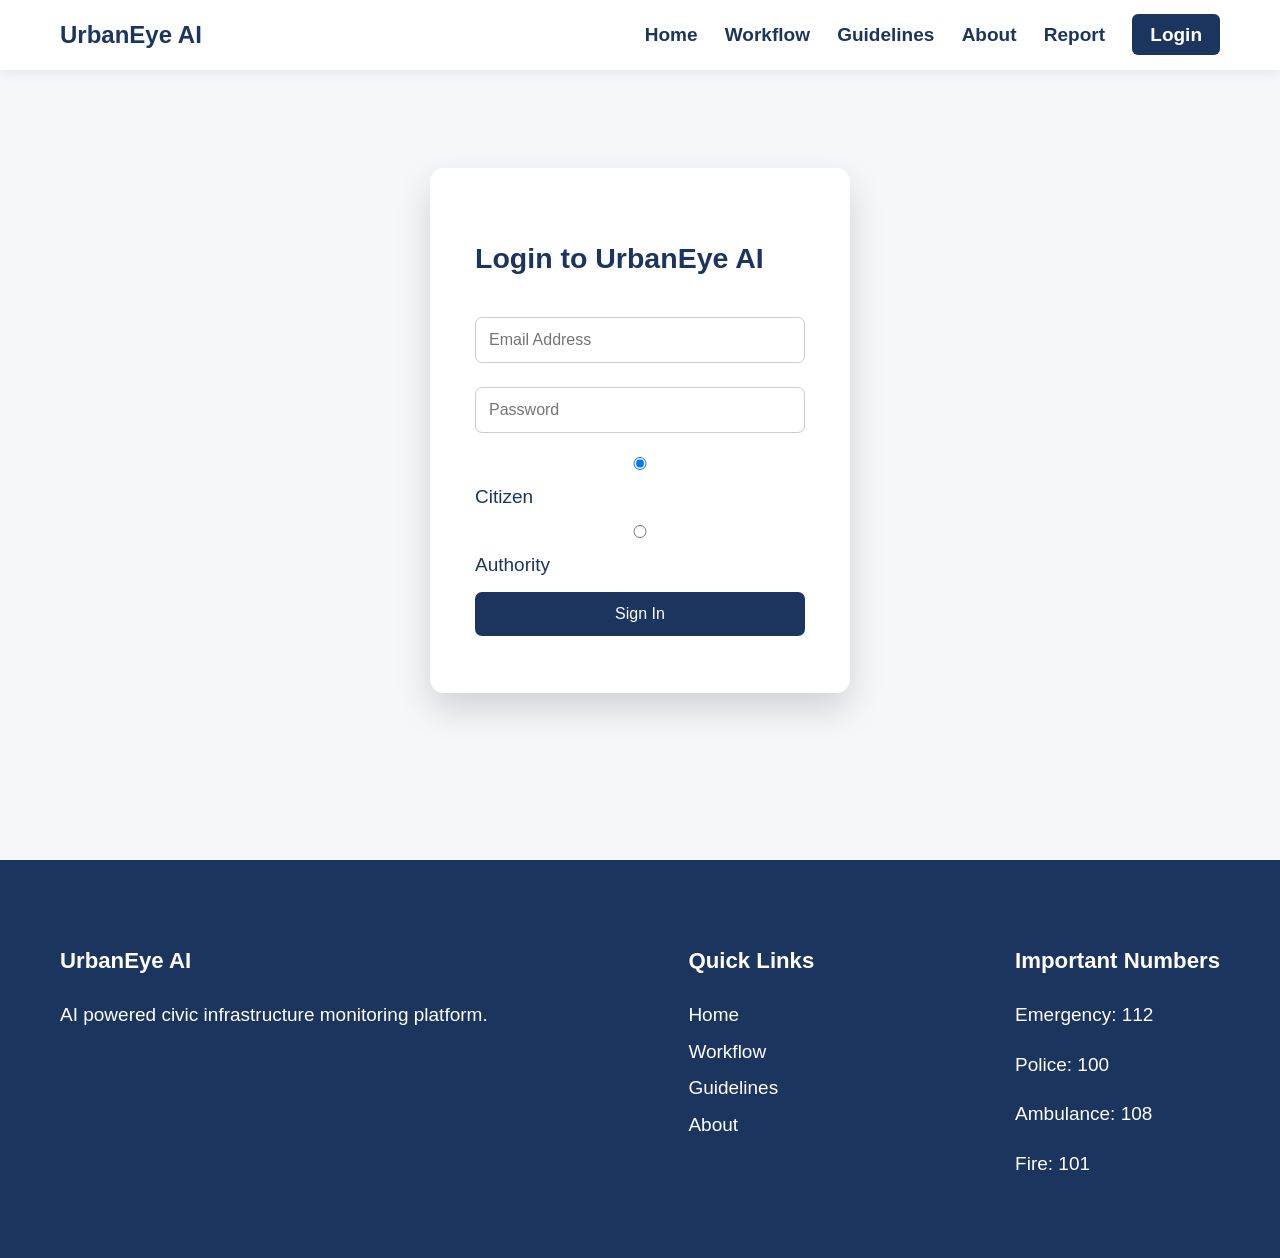
==== login.html @ 593037b5 "initial commit" ====
<!DOCTYPE html>
<html>
<head>
<title>Login</title>
<link rel="stylesheet" href="css/style.css">
</head>
<body>

<div class="navbar">
<div class="logo">UrbanEye AI</div>

<div class="nav-links">
<a href="index.html">Home</a>
<a href="workflow.html">Workflow</a>
<a href="guidelines.html">Guidelines</a>
<a href="about.html">About</a>
<a href="report.html">Report</a>
<a class="login-btn" href="login.html">Login</a>
</div>
</div>


<section class="login-wrapper">

<div class="login-card">

<h2>Login to UrbanEye AI</h2>

<input id="email" placeholder="Email Address">
<input id="password" type="password" placeholder="Password">

<label><input type="radio" name="role" value="citizen" checked> Citizen</label>
<label><input type="radio" name="role" value="authority"> Authority</label>

<button onclick="login()">Sign In</button>

</div>

</section>


<footer>
<div class="footer-grid">

<div>
<h3>UrbanEye AI</h3>
<p>AI powered civic infrastructure monitoring platform.</p>
</div>

<div>
<h3>Quick Links</h3>
<a href="index.html">Home</a>
<a href="workflow.html">Workflow</a>
<a href="guidelines.html">Guidelines</a>
<a href="about.html">About</a>
</div>

<div>
<h3>Important Numbers</h3>
<p>Emergency: 112</p>
<p>Police: 100</p>
<p>Ambulance: 108</p>
<p>Fire: 101</p>
</div>

</div>
</footer>

<script src="js/script.js"></script>
</body>
</html>
---- css/style.css ----
*{box-sizing:border-box}
body{margin:0;font-family:'Segoe UI',Arial;background:#f5f7fb;color:#1c355e;font-size:19px;line-height:1.6}

/* NAVBAR */
.navbar{display:flex;justify-content:space-between;align-items:center;padding:16px 60px;background:white;
box-shadow:0 2px 12px rgba(0,0,0,.08);position:sticky;top:0;z-index:100}

.logo{font-size:24px;font-weight:700}

.nav-links a{margin-left:22px;text-decoration:none;color:#1c355e;font-weight:600}

.login-btn{background:#1c355e;color:white !important;padding:10px 18px;border-radius:6px;font-weight:600}

/* HERO */
.hero{
height:520px;
display:flex;
align-items:center;
justify-content:center;
text-align:center;
color:white;
background:linear-gradient(rgba(0,0,0,.6),rgba(0,0,0,.6)),
url('https://images.unsplash.com/photo-1480714378408-67cf0d13bc1b');
background-size:cover;background-position:center
}

.hero h1{font-size:60px;margin-bottom:12px}
.hero p{font-size:22px;max-width:720px;margin:auto}

.hero-buttons a{
display:inline-block;
margin:12px;
padding:12px 22px;
border-radius:6px;
text-decoration:none;
font-weight:600
}

.btn-primary{background:#2b9ed8;color:white}
.btn-secondary{border:2px solid white;color:white}

/* FEATURE CARDS */
.cards{display:flex;gap:35px;justify-content:center;flex-wrap:wrap;margin-top:50px}

.card{
background:white;
padding:35px;
width:300px;
border-radius:14px;
box-shadow:0 12px 28px rgba(0,0,0,.08);
transition:.35s;
text-align:center
}

.card img{width:90px;margin-bottom:18px}
.card:hover{transform:translateY(-8px) scale(1.03)}

/* SECTION */
.section{padding:90px 70px;text-align:center}

/* WORKFLOW */
.timeline{max-width:750px;margin:auto;margin-top:50px;text-align:left}

.step{
display:flex;
gap:20px;
margin-bottom:35px;
opacity:0;
transform:translateY(20px);
animation:fadeUp 1s forwards
}

.step:nth-child(2){animation-delay:.2s}
.step:nth-child(3){animation-delay:.4s}
.step:nth-child(4){animation-delay:.6s}
.step:nth-child(5){animation-delay:.8s}

.circle{
width:50px;height:50px;background:#1c355e;color:white;
border-radius:50%;
display:flex;align-items:center;justify-content:center;
font-weight:bold;font-size:18px
}

@keyframes fadeUp{to{opacity:1;transform:translateY(0)}}

/* GUIDELINES */
.guidelines-grid{
display:grid;
grid-template-columns:repeat(auto-fit,minmax(260px,1fr));
gap:28px;margin-top:40px
}

.rule{
background:white;padding:28px;border-radius:12px;
box-shadow:0 6px 18px rgba(0,0,0,.1)
}

.links{
margin-top:40px;
display:grid;
grid-template-columns:repeat(auto-fit,minmax(220px,1fr));
gap:20px
}

.link-card{
background:white;padding:25px;border-radius:10px;
box-shadow:0 6px 18px rgba(0,0,0,.1)
}

/* ABOUT */
.about-container{
display:flex;
align-items:center;
justify-content:center;
gap:40px;
flex-wrap:wrap;
margin-top:40px
}

.about-container img{
width:420px;
border-radius:12px;
box-shadow:0 10px 25px rgba(0,0,0,.15)
}

.about-text{max-width:520px;text-align:left;font-size:20px}

/* LOGIN */
.login-wrapper{display:flex;justify-content:center;align-items:center;height:80vh}

.login-card{
width:420px;background:white;padding:45px;border-radius:14px;
box-shadow:0 16px 35px rgba(0,0,0,.15)
}

input,button{
width:100%;padding:13px;margin:12px 0;border-radius:7px;border:1px solid #ccc;font-size:16px
}

button{background:#1c355e;color:white;border:none;cursor:pointer}

/* REPORT */
.report-area{
max-width:520px;margin:auto;background:white;padding:45px;border-radius:14px;
box-shadow:0 12px 30px rgba(0,0,0,.12)
}

.report-list{max-width:900px;margin:auto;margin-top:40px}

.report-item{
background:white;padding:22px;border-radius:12px;margin-bottom:16px;
box-shadow:0 6px 18px rgba(0,0,0,.1);
display:flex;gap:20px;align-items:center
}

.report-item img{width:130px;border-radius:10px}

/* FOOTER */
footer{background:#1c355e;color:white;padding:60px;margin-top:70px}

.footer-grid{display:flex;justify-content:space-between;flex-wrap:wrap}

.footer-grid a{color:white;text-decoration:none;display:block;margin:6px 0}

.report-box{
max-width:400px;
margin:40px auto;
background:#fff;
padding:30px;
border-radius:10px;
box-shadow:0 6px 18px rgba(0,0,0,0.1);
text-align:center;
}

.report-box input{
width:100%;
margin-bottom:15px;
}

.report-box button{
padding:10px 20px;
background:#1c355e;
color:white;
border:none;
border-radius:6px;
cursor:pointer;
}

.history{
max-width:900px;
margin:40px auto;
display:flex;
flex-wrap:wrap;
gap:20px;
justify-content:center;
}

.history img{
width:160px;
border-radius:8px;
}
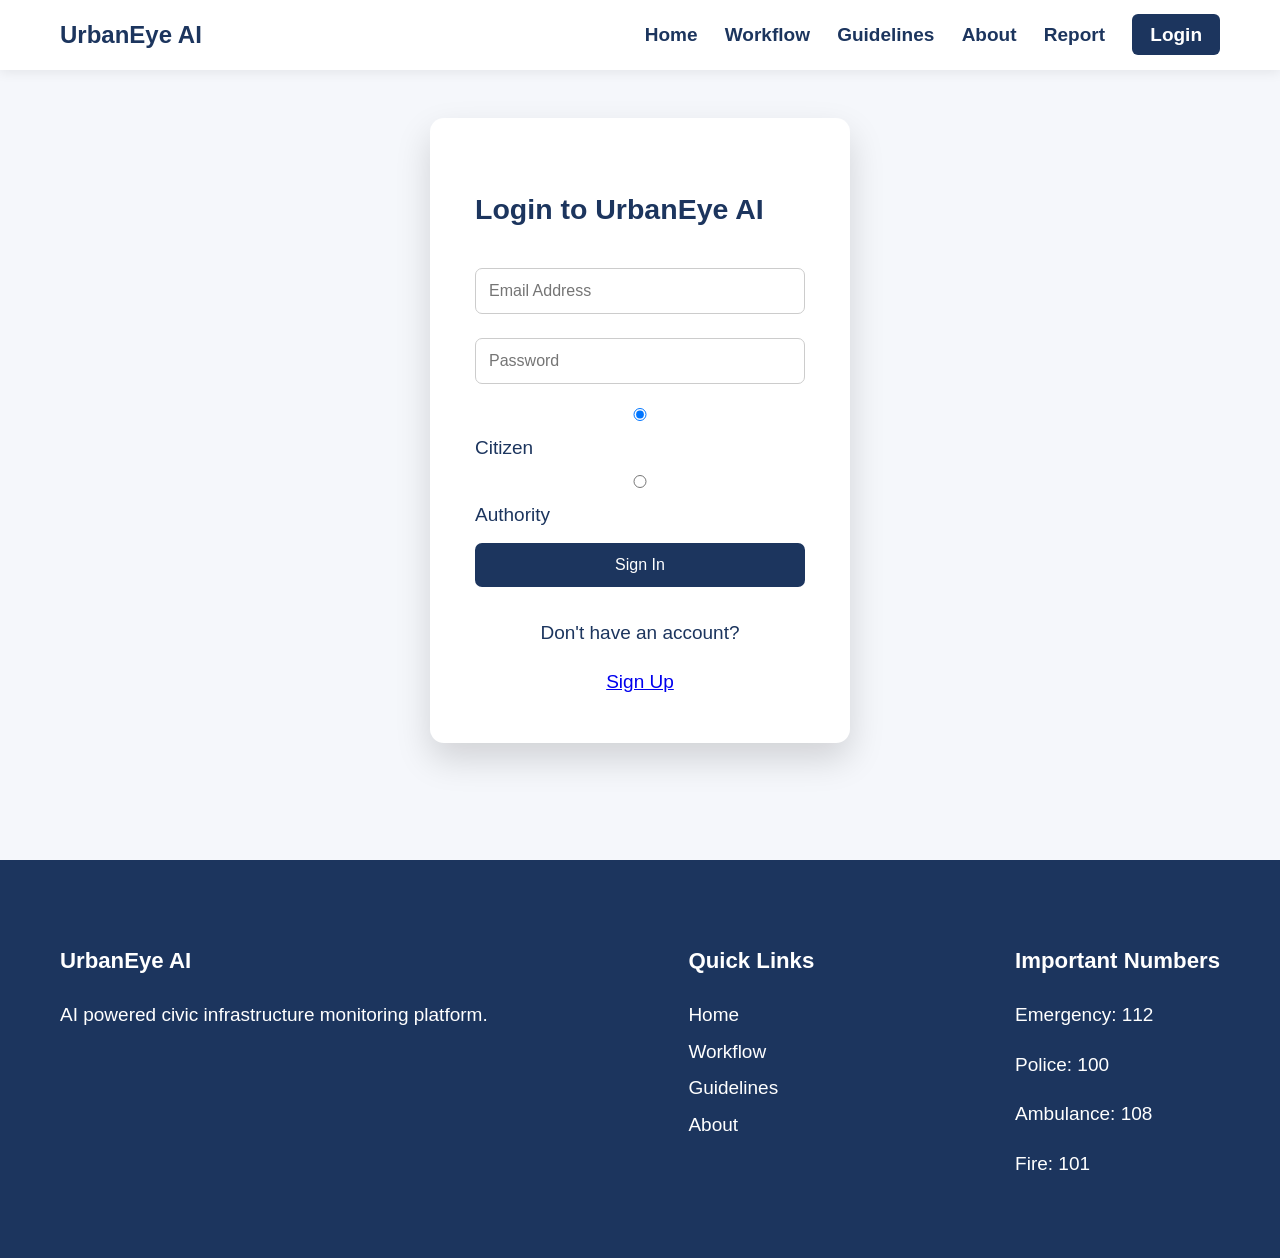
==== commit cd04c2b5: "Changes done" ====
--- a/login.html
+++ b/login.html
@@ -34,6 +34,12 @@
 
 <button onclick="login()">Sign In</button>
 
+<div style="text-align:center;margin-top:12px">
+<p>Don't have an account?</p>
+<a href="signup.html">Sign Up</a>
+</div>
+
+
 </div>
 
 </section>
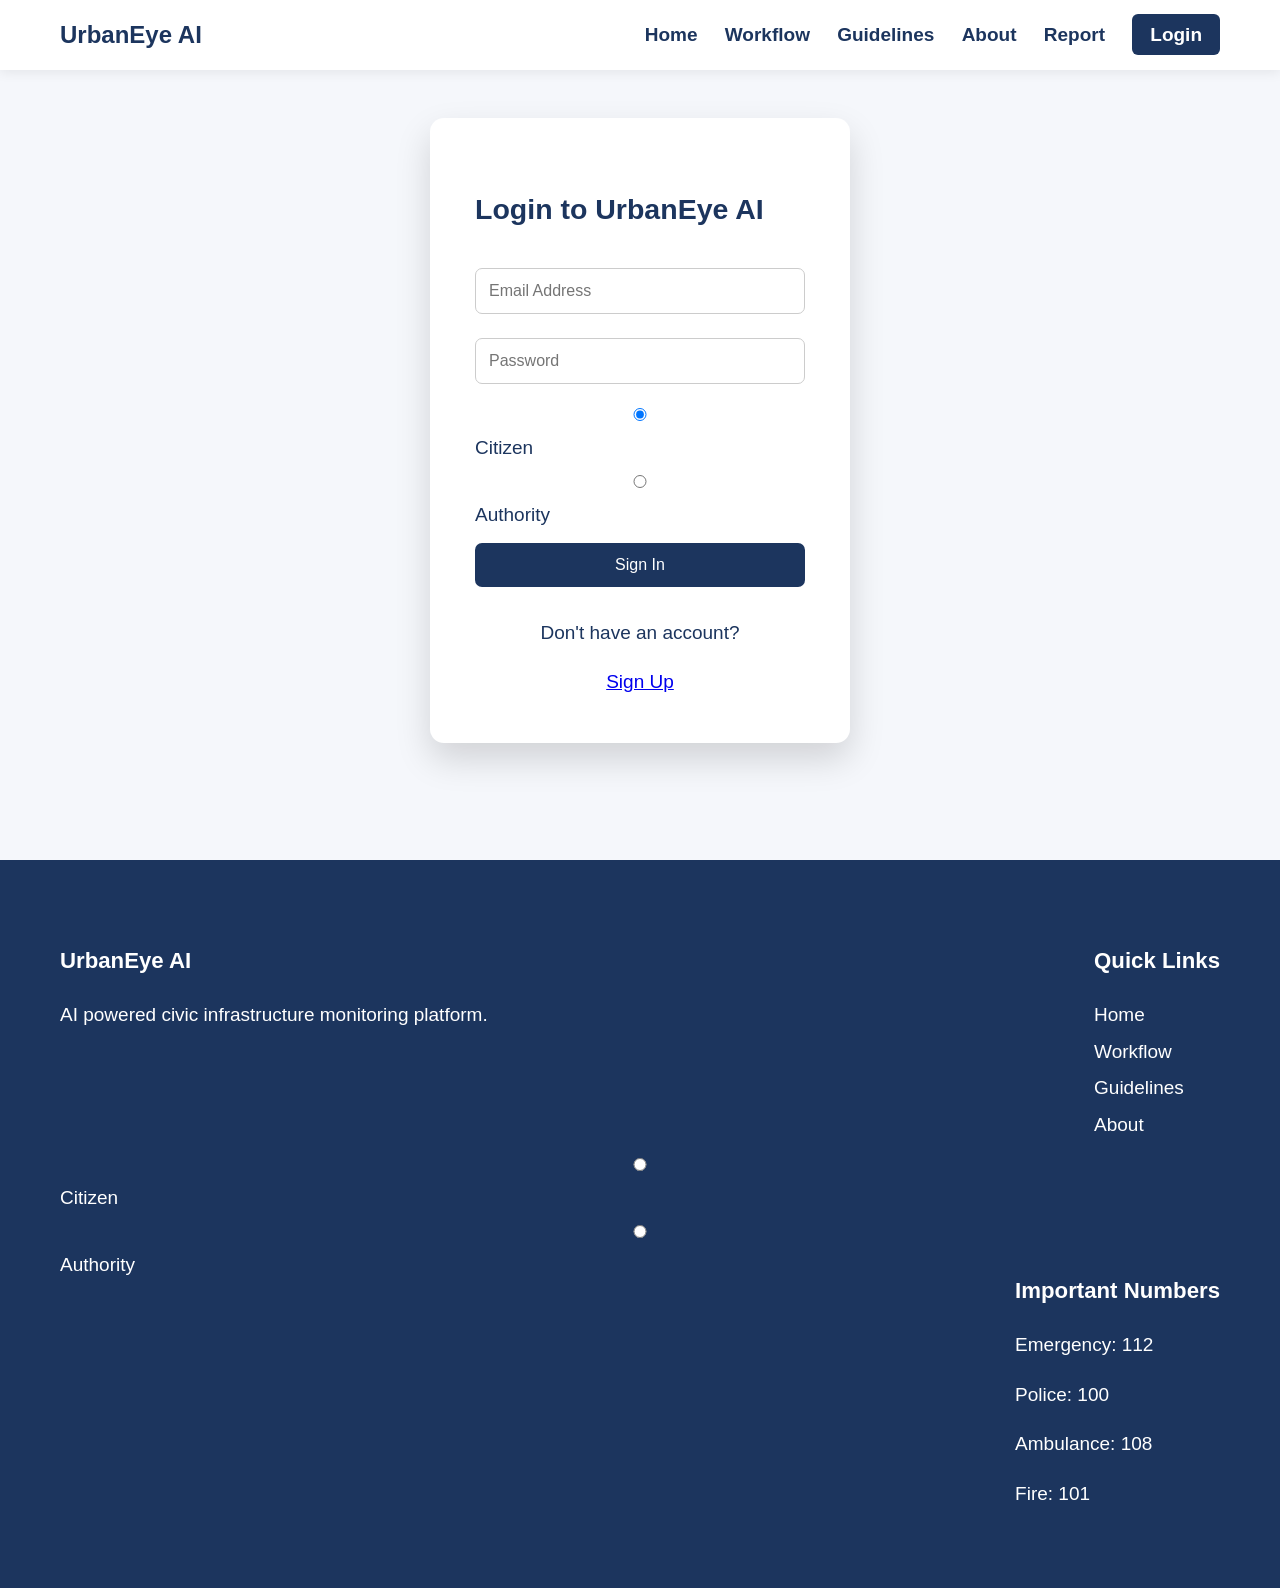
==== commit 1fd979ee: "previous code" ====
--- a/login.html
+++ b/login.html
@@ -61,6 +61,9 @@
 <a href="about.html">About</a>
 </div>
 
+<input type="radio" name="role" value="citizen"> Citizen
+<input type="radio" name="role" value="authority"> Authority
+
 <div>
 <h3>Important Numbers</h3>
 <p>Emergency: 112</p>
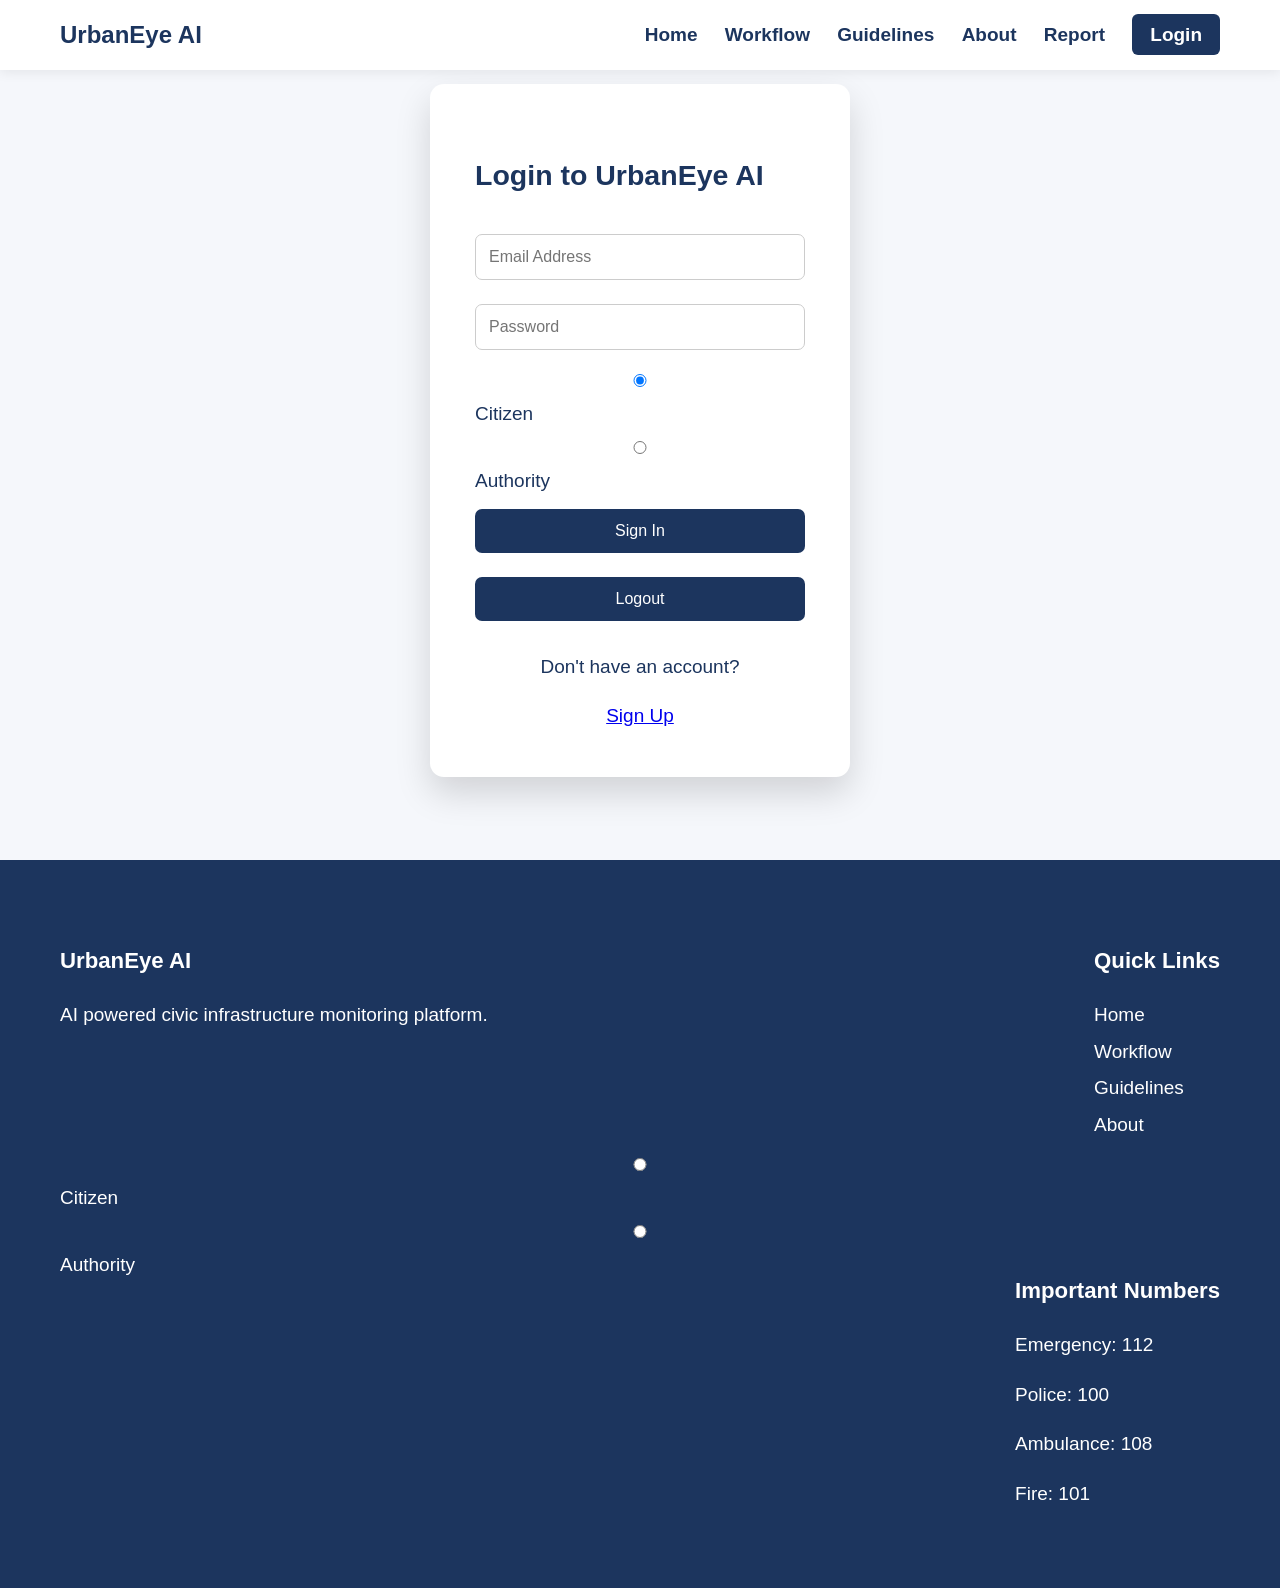
==== commit 9195da04: "fronten & API done" ====
--- a/login.html
+++ b/login.html
@@ -26,13 +26,16 @@
 
 <h2>Login to UrbanEye AI</h2>
 
-<input id="email" placeholder="Email Address">
-<input id="password" type="password" placeholder="Password">
+<input id="email" placeholder="Email Address" autocomplete="off">
+<input id="password" type="password" placeholder="Password" autocomplete="new-password">
 
 <label><input type="radio" name="role" value="citizen" checked> Citizen</label>
 <label><input type="radio" name="role" value="authority"> Authority</label>
 
 <button onclick="login()">Sign In</button>
+<button onclick="logout()">Logout</button>
+
+
 
 <div style="text-align:center;margin-top:12px">
 <p>Don't have an account?</p>
